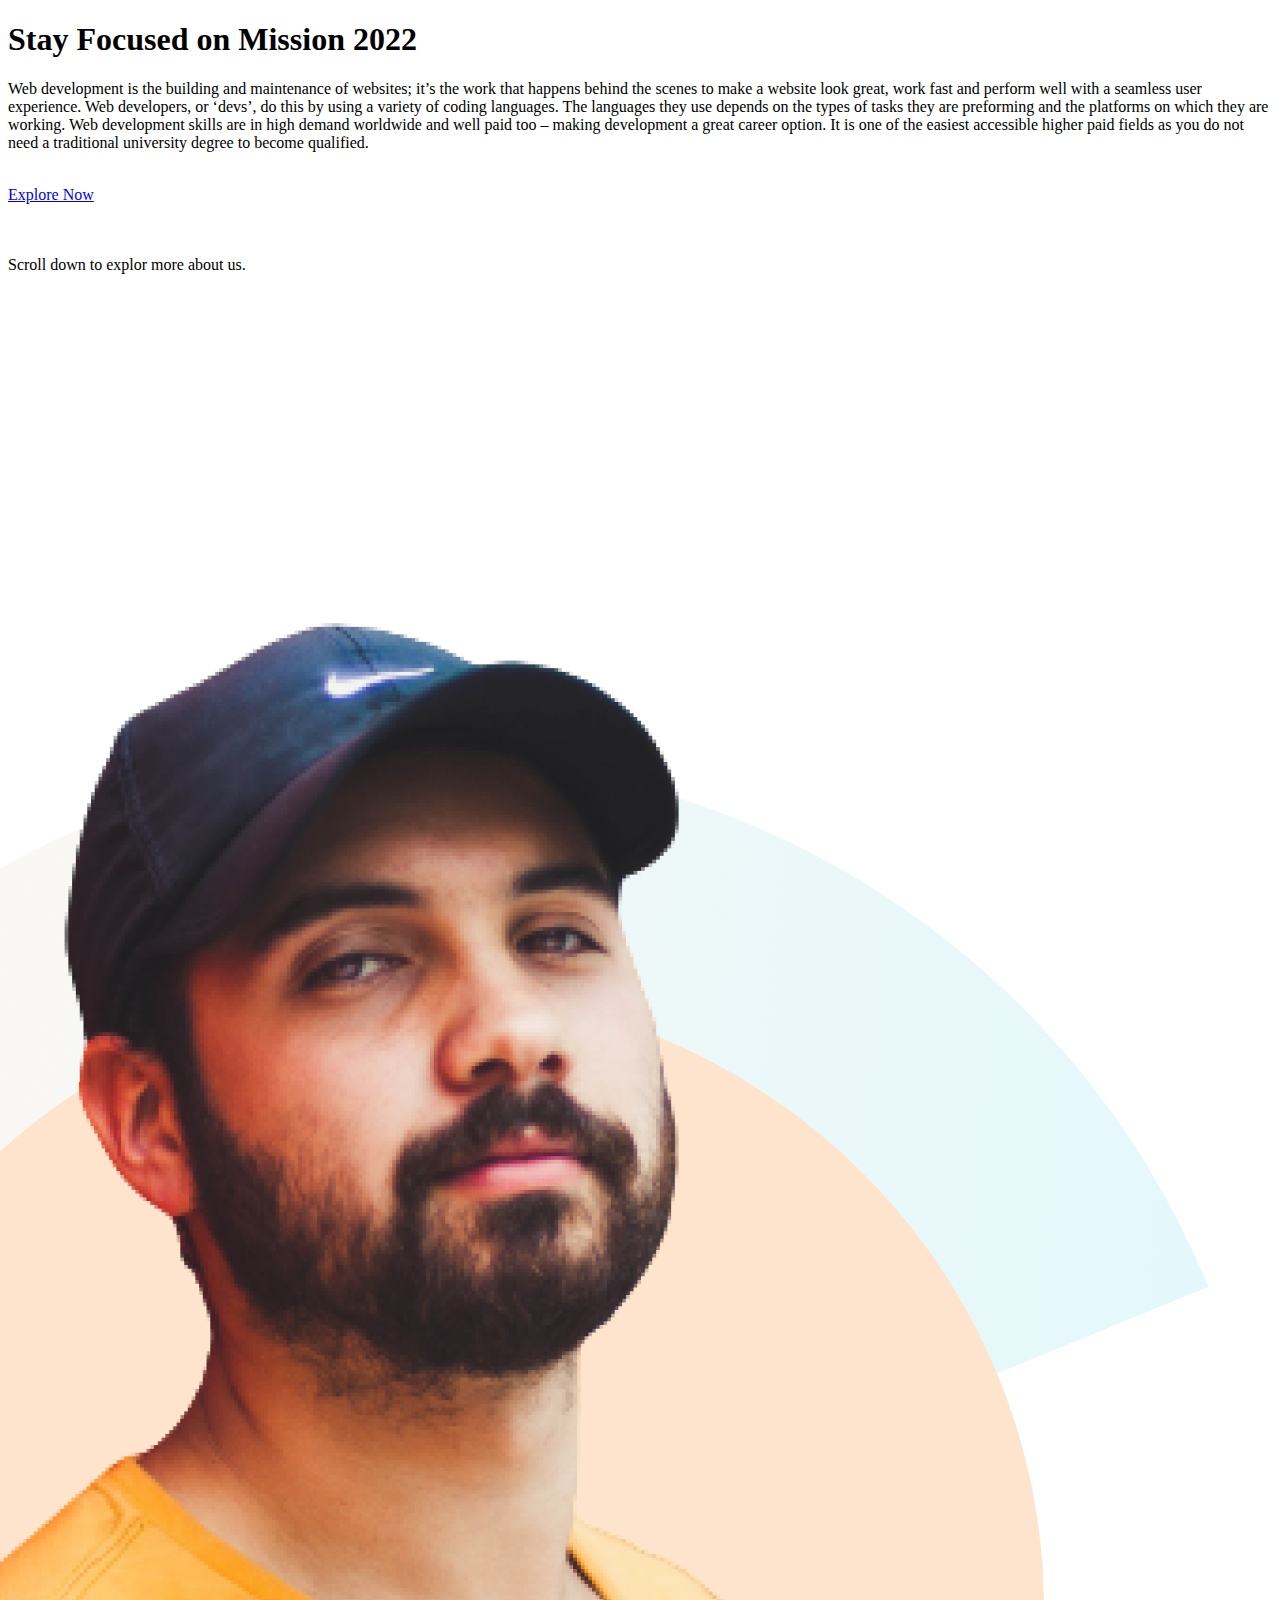
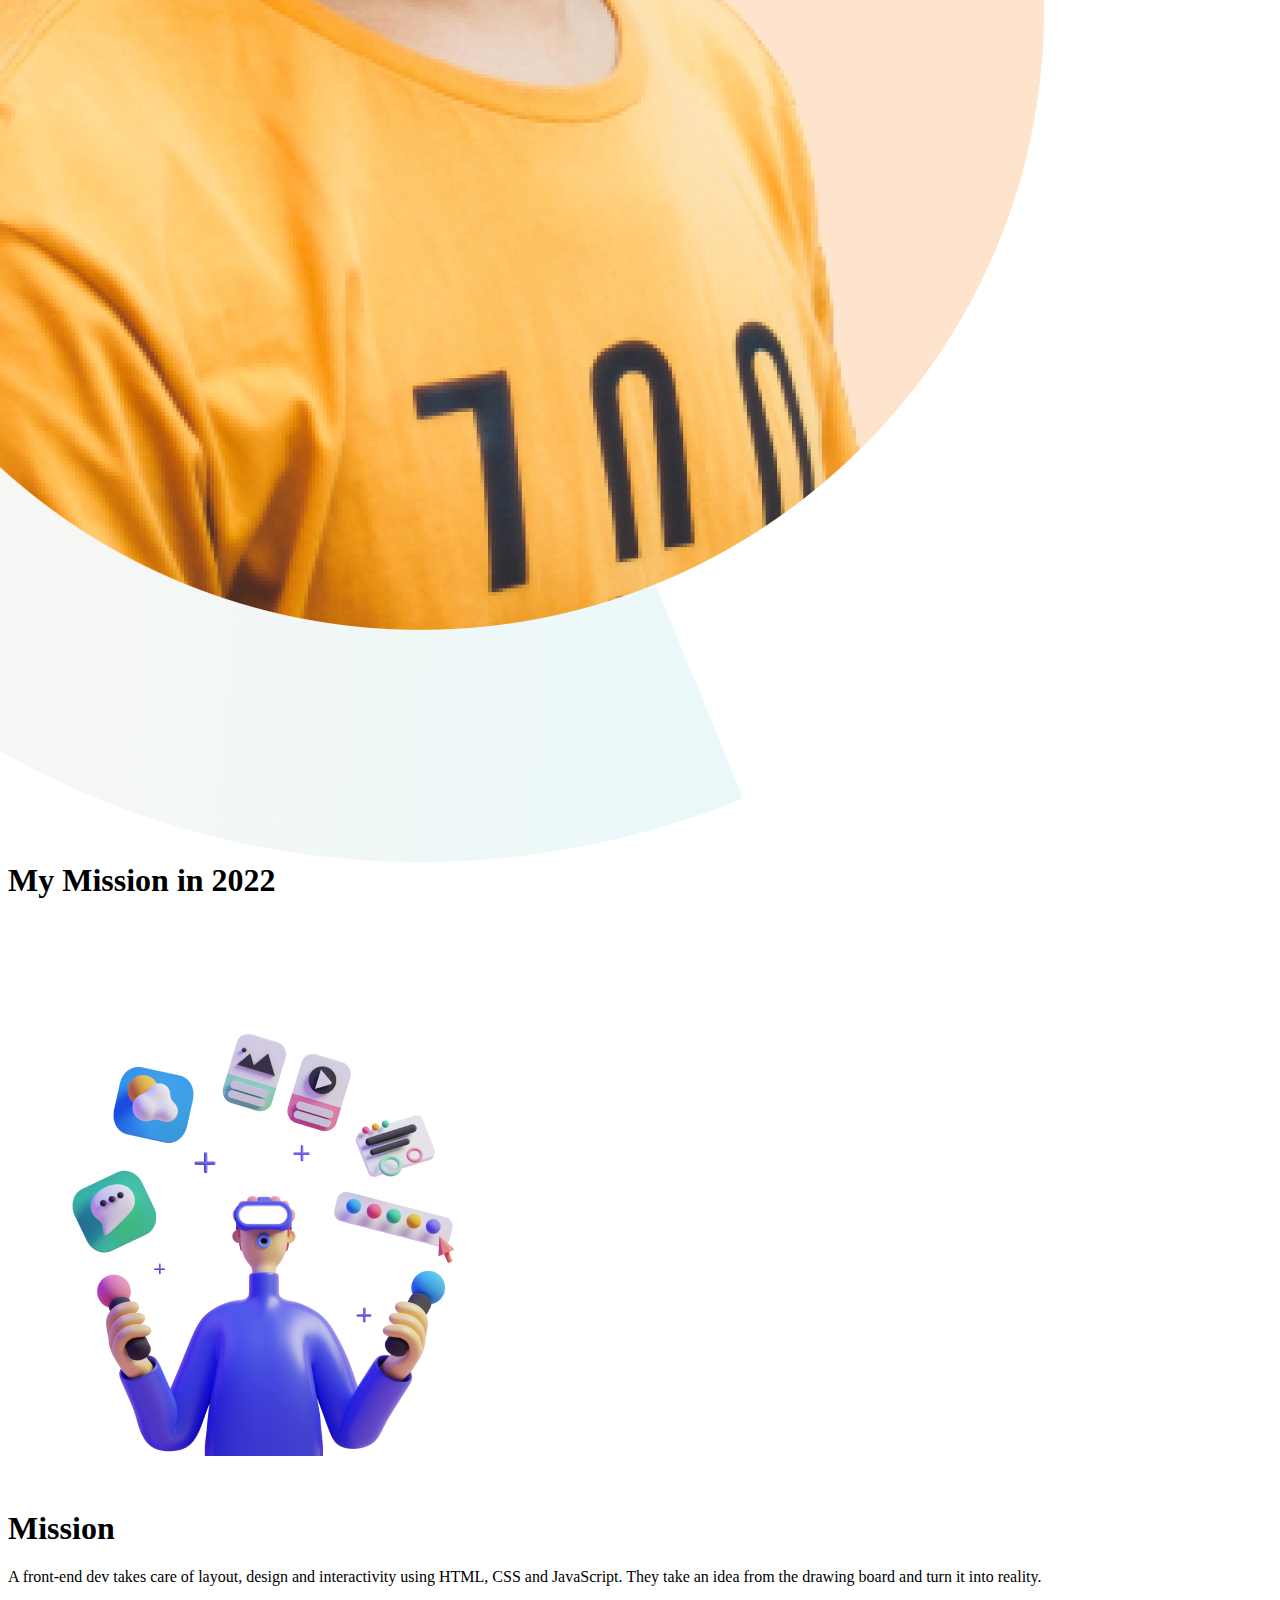
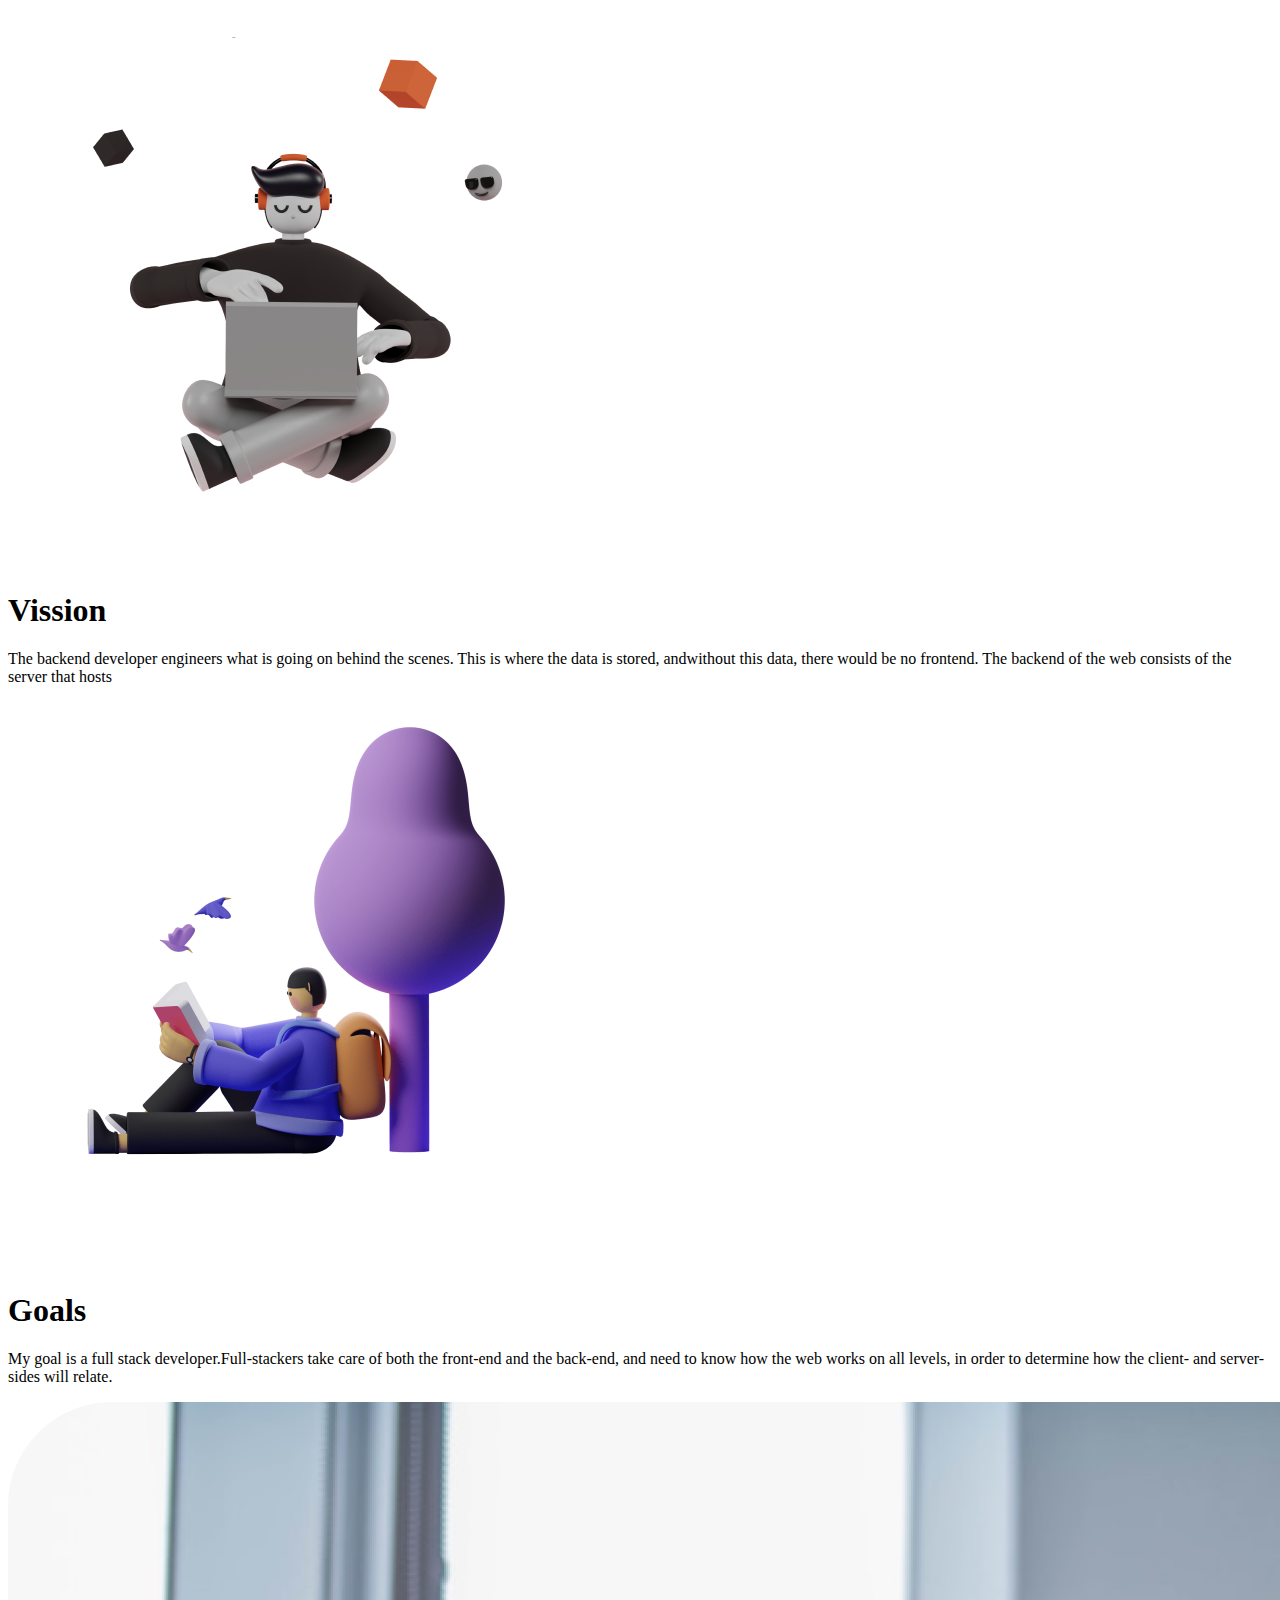
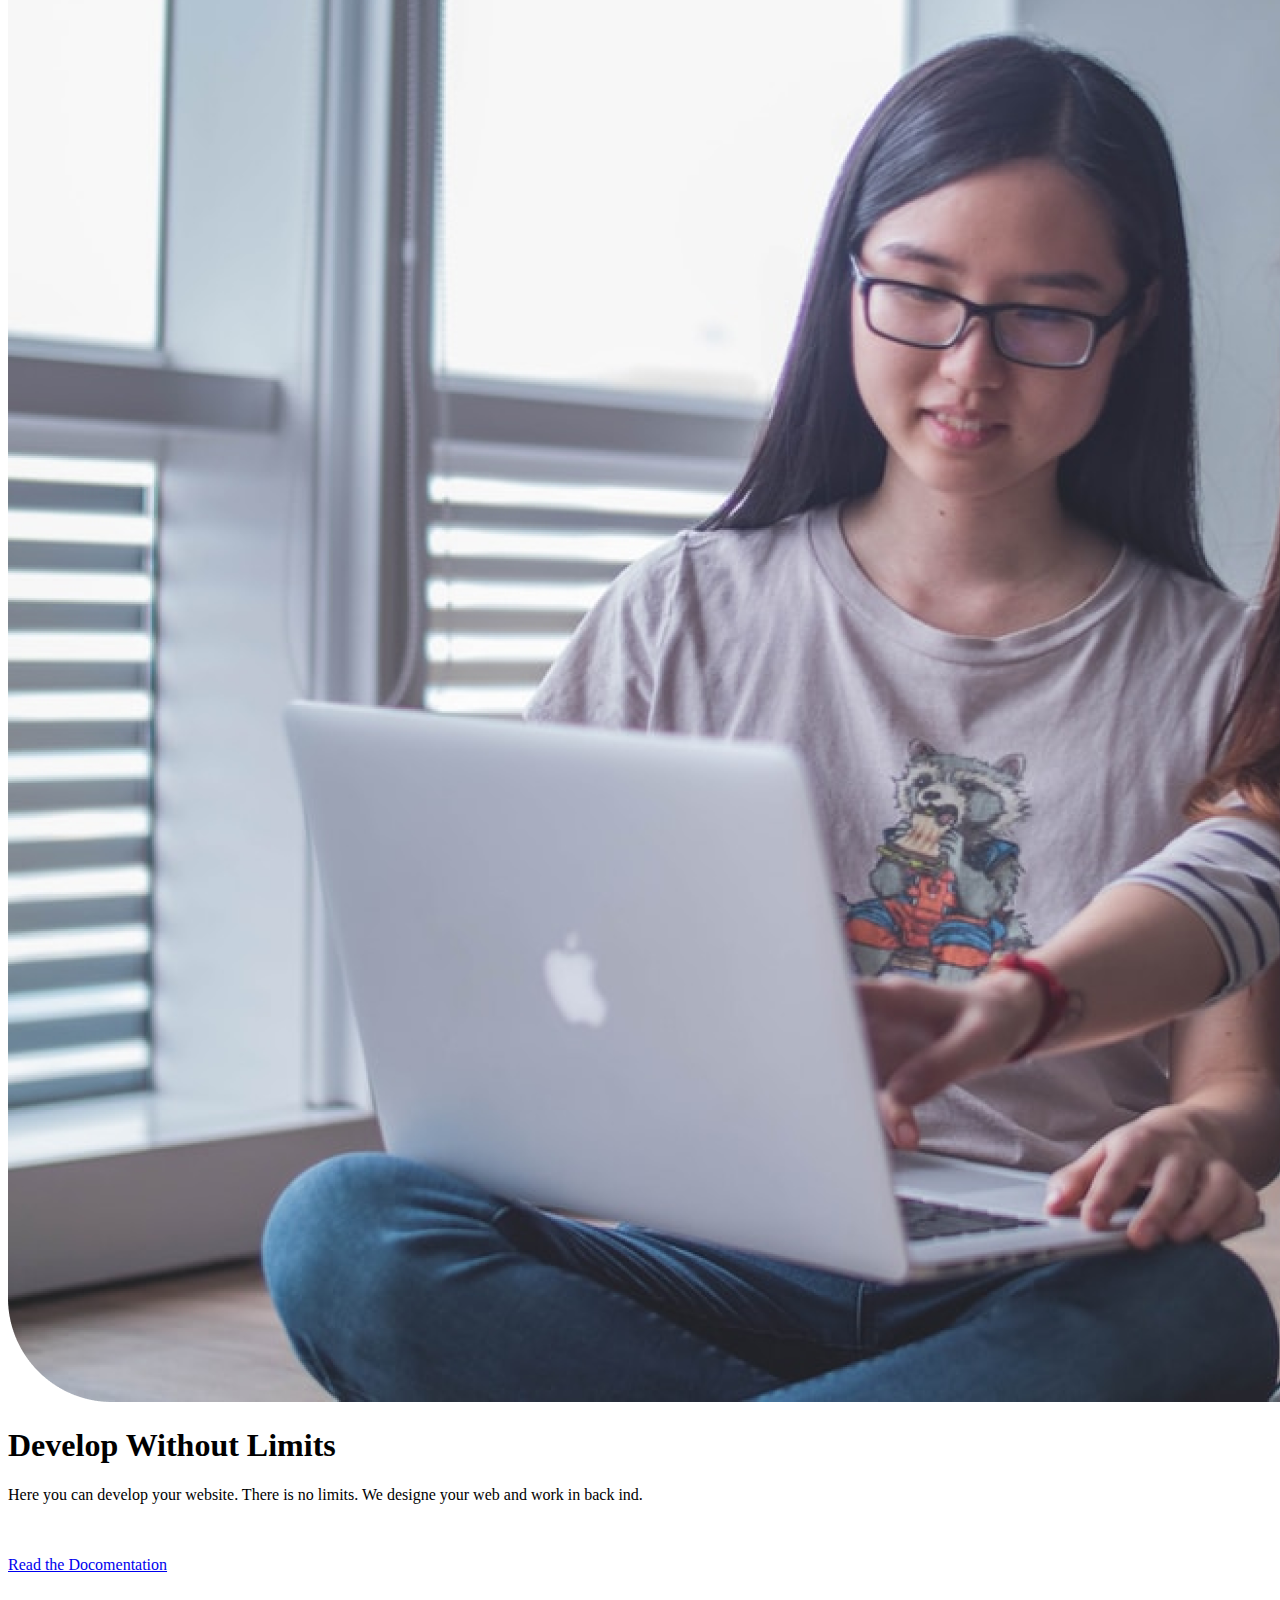
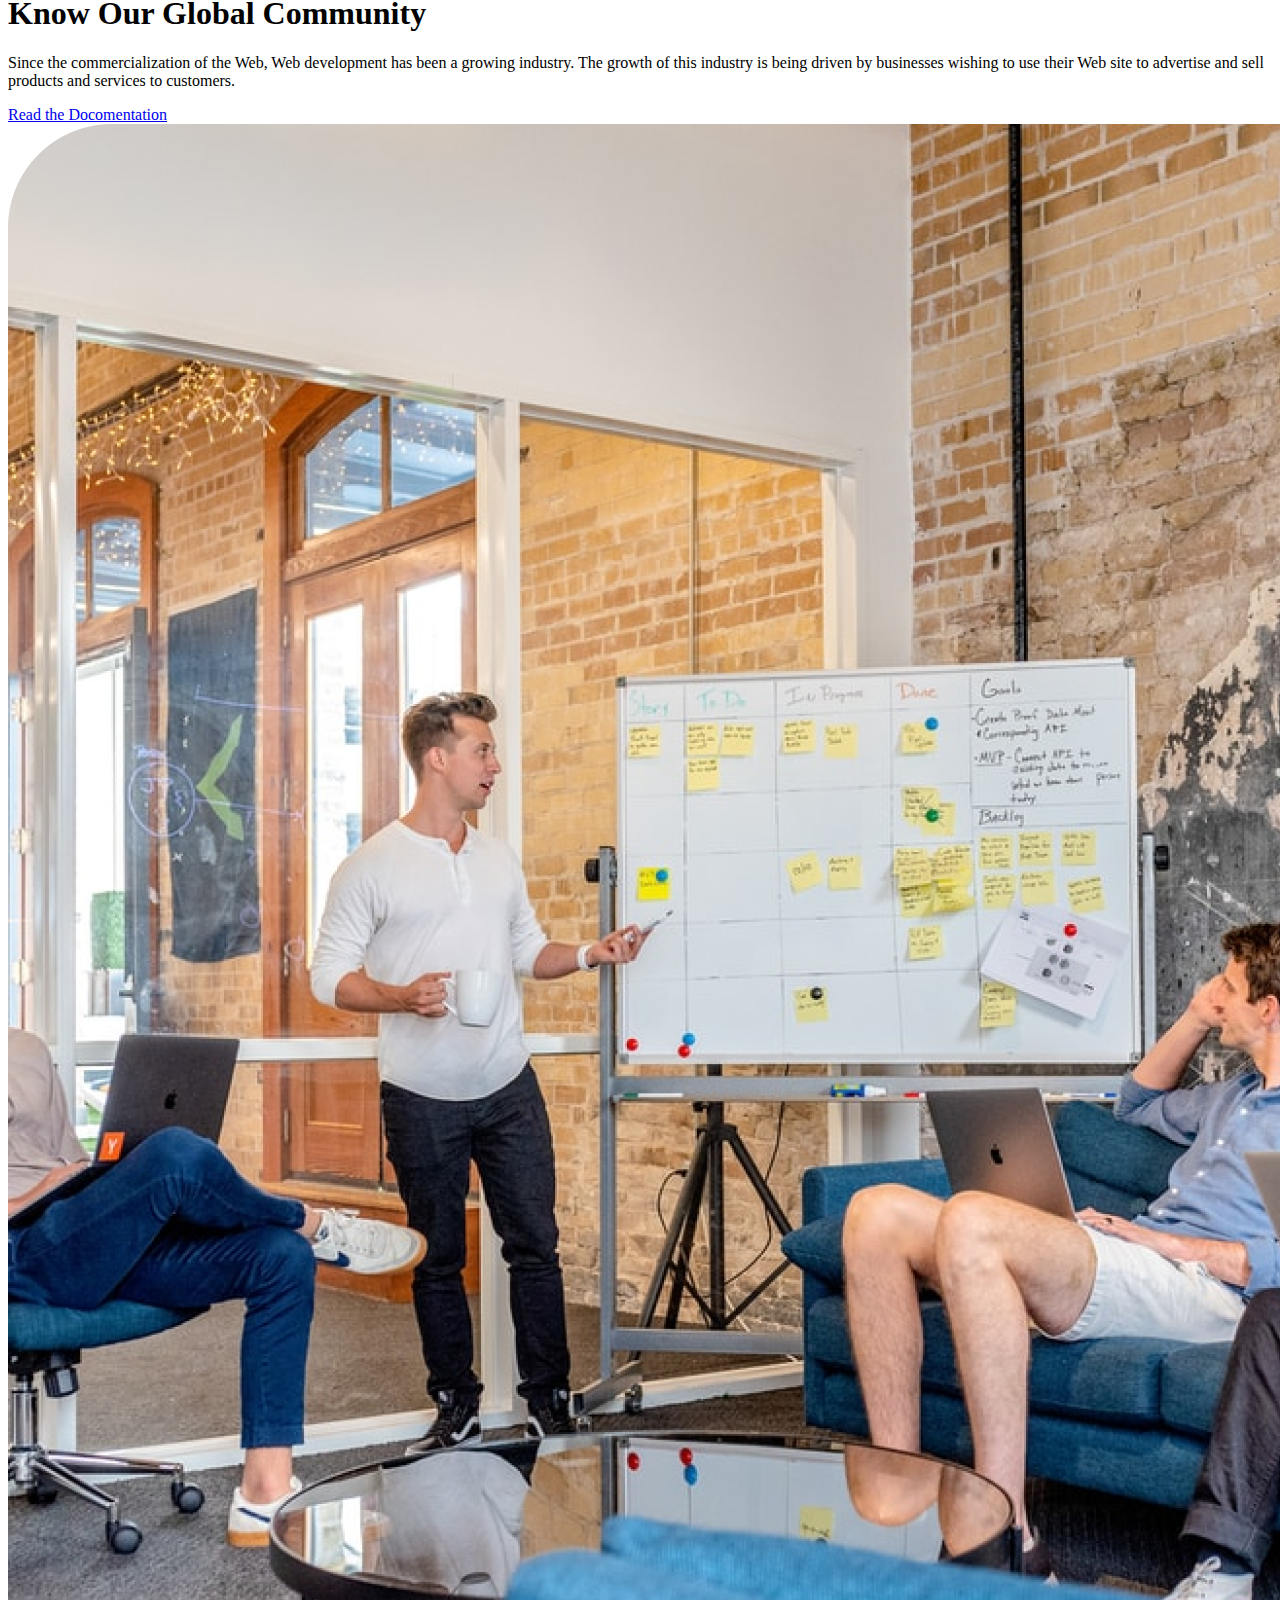
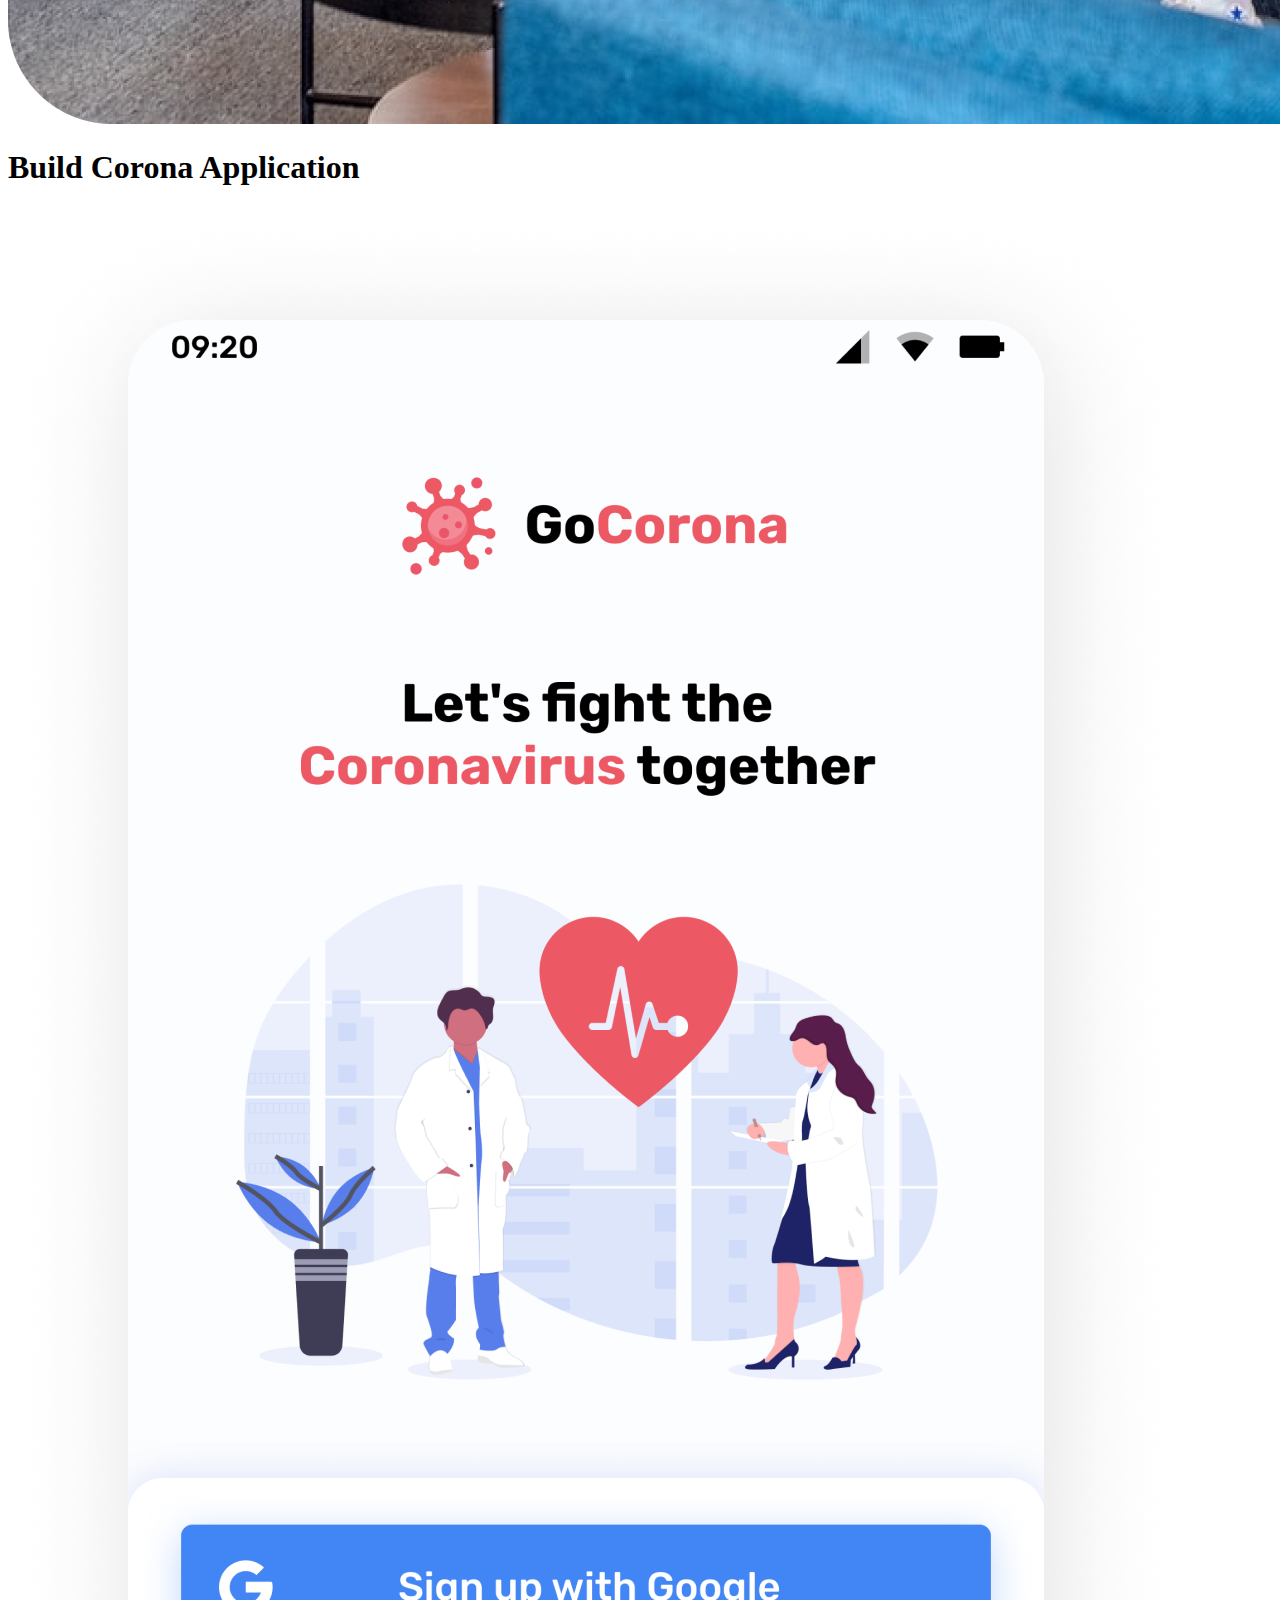
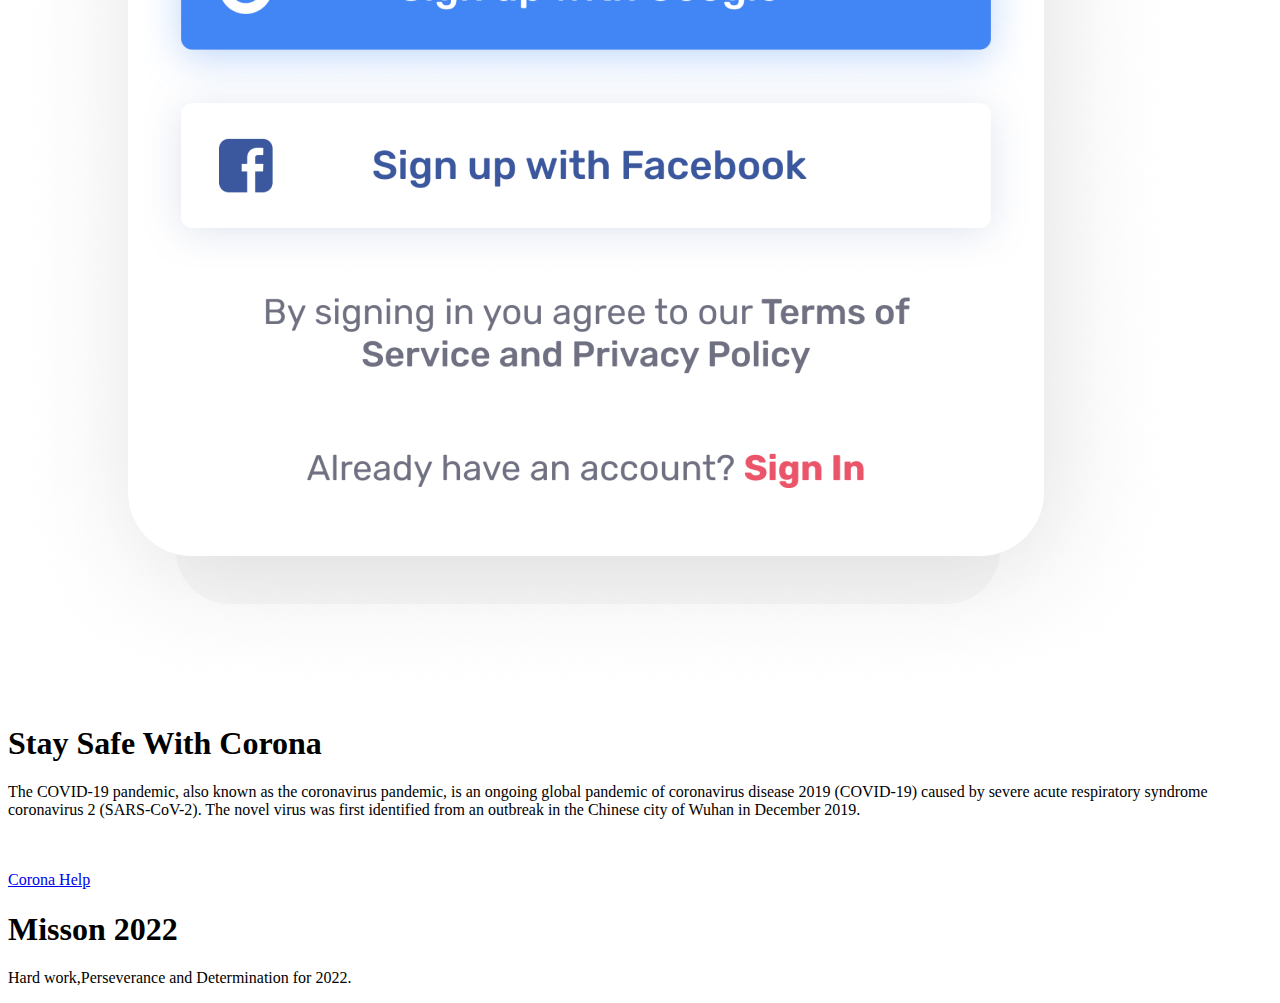
==== First-assignment.html @ 0589b38c "first" ====
<!DOCTYPE html>
<html lang="en">

<head>
    <meta charset="UTF-8">
    <meta http-equiv="X-UA-Compatible" content="IE=edge">
    <meta name="viewport" content="width=device-width, initial-scale=1.0">
    <title>First Assignment</title>
    <link rel="stylesheet" href="First-assignment-repo.css">
</head>

<body>
    <section class="top-part">

        <div class="half-width">
            <h1>Stay Focused on <span class="text-color">Mission 2022</span></h1>
            <p> Web development is the building and maintenance of websites; it’s the work that happens behind the
                scenes to
                make a website look great, work fast and perform well with a seamless user experience.

                Web developers, or ‘devs’, do this by using a variety of coding languages. The languages they use
                depends on the
                types of tasks they are preforming and the platforms on which they are working.

                Web development skills are in high demand worldwide and well paid too – making development a great
                career
                option. It is one of the easiest accessible higher paid fields as you do not need a traditional
                university
                degree to become qualified.</p> <br>
            <a class="link-button" href="https://web.facebook.com/shahriar.shawon69/" target="blank"> Explore Now</a>
            <br><br><br>


            <p> Scroll down to explor more about us.</p>
        </div>
        <div class="half-width">
            <img src="images/person/person-0.png" alt="" align="right">



        </div>


    </section>

    <h1 id="middel">
        My Mission in <span class="text-color">2022</span>

        <section class="half-width ">



    </h1>



    <div class="shadow">

        <div id="color1">

            <img src="images/illustrators/illustrator-1.png" alt="">
            <h1>Mission</h1>
            <p>
                A front-end dev takes care of layout, design and interactivity using HTML, CSS and JavaScript. They
                take
                an idea from the drawing board and turn it into reality.


            </p>



        </div>
        <div id="color2">
            <img src="images/illustrators/illustrator-2.png" alt="">
            <h1>Vission</h1>
            <p>The backend developer engineers what is going on behind the scenes. This is where the data is stored,
                andwithout this data, there would be no frontend. The backend of the web consists of the server that
                hosts

            </p>
        </div>
        <div id="color3">
            <img src="images/illustrators/illustrator-3.png" alt="">
            <h1> Goals</h1>
            <p> My goal is a full stack developer.Full-stackers take care of both the front-end and the back-end,
                and need to know how the web works on all levels, in order to determine how the client- and
                server-sides
                will relate.</p>




        </div>

    </div>




    </section>

    <section class="top-part">

        <div class="half-width  background">
            <img src="images/pictures/coding.png" alt="">


        </div>
        <div class="half-width">

            <h1>
                Develop Without Limits
            </h1>

            <p> Here you can develop your website. There is no limits. We designe your web and work in back ind.</p>
            <br> <br>
            <a class="link-button" href="https://fb.watch/amPreUqDFa/"> Read the Docomentation</a>
        </div>


    </section>



    <section class="top-part">
        <div class="half-width">
            <h1>
                Know Our Global Community
            </h1>
            <p>
                Since the commercialization of the Web, Web development has been a growing industry. The growth of this
                industry is being driven by businesses wishing to use their Web site to advertise and sell products and
                services to customers.
            </p>
            <a class="link-button" href="https://fb.watch/amPreUqDFa/"> Read the Docomentation</a>
        </div>
        <div class="half-width background2">
            <img src="images/pictures/project.png" alt="">
        </div>
    </section>
    <h1 id="middel"> Build <span class="text-color">Corona Application</span> </h1>
    <section class="top-part">
        <div class="half-width background3">
            <img src="images/pictures/app.png" alt="">

        </div>
        <div class="half-width">
            <h1>Stay Safe With Corona</h1>
            <p>
                The COVID-19 pandemic, also known as the coronavirus pandemic, is an ongoing global pandemic of
                coronavirus disease 2019 (COVID-19) caused by severe acute respiratory syndrome coronavirus 2
                (SARS-CoV-2). The novel virus was first identified from an outbreak in the Chinese city of Wuhan in
                December 2019.
            </p> <br><br>
            <a class="link-button"
                href="https://corona.gov.bd/?gclid=Cj0KCQiAw9qOBhC-ARIsAG-rdn4en4XZr5cOx19d_Q0D4R3UXV4SlqvOZ9JQq9AXzKAlRPfbPbu41zIaAui3EALw_wcB">
                Corona Help</a>
        </div>
    </section>
    <section class="footer">

        <h1 id="white">Misson <span class="text-color">2022</span></h1>
        <p id="bottom"> Hard work,Perseverance and Determination for 2022.</p>

    </section>







</body>

</html>
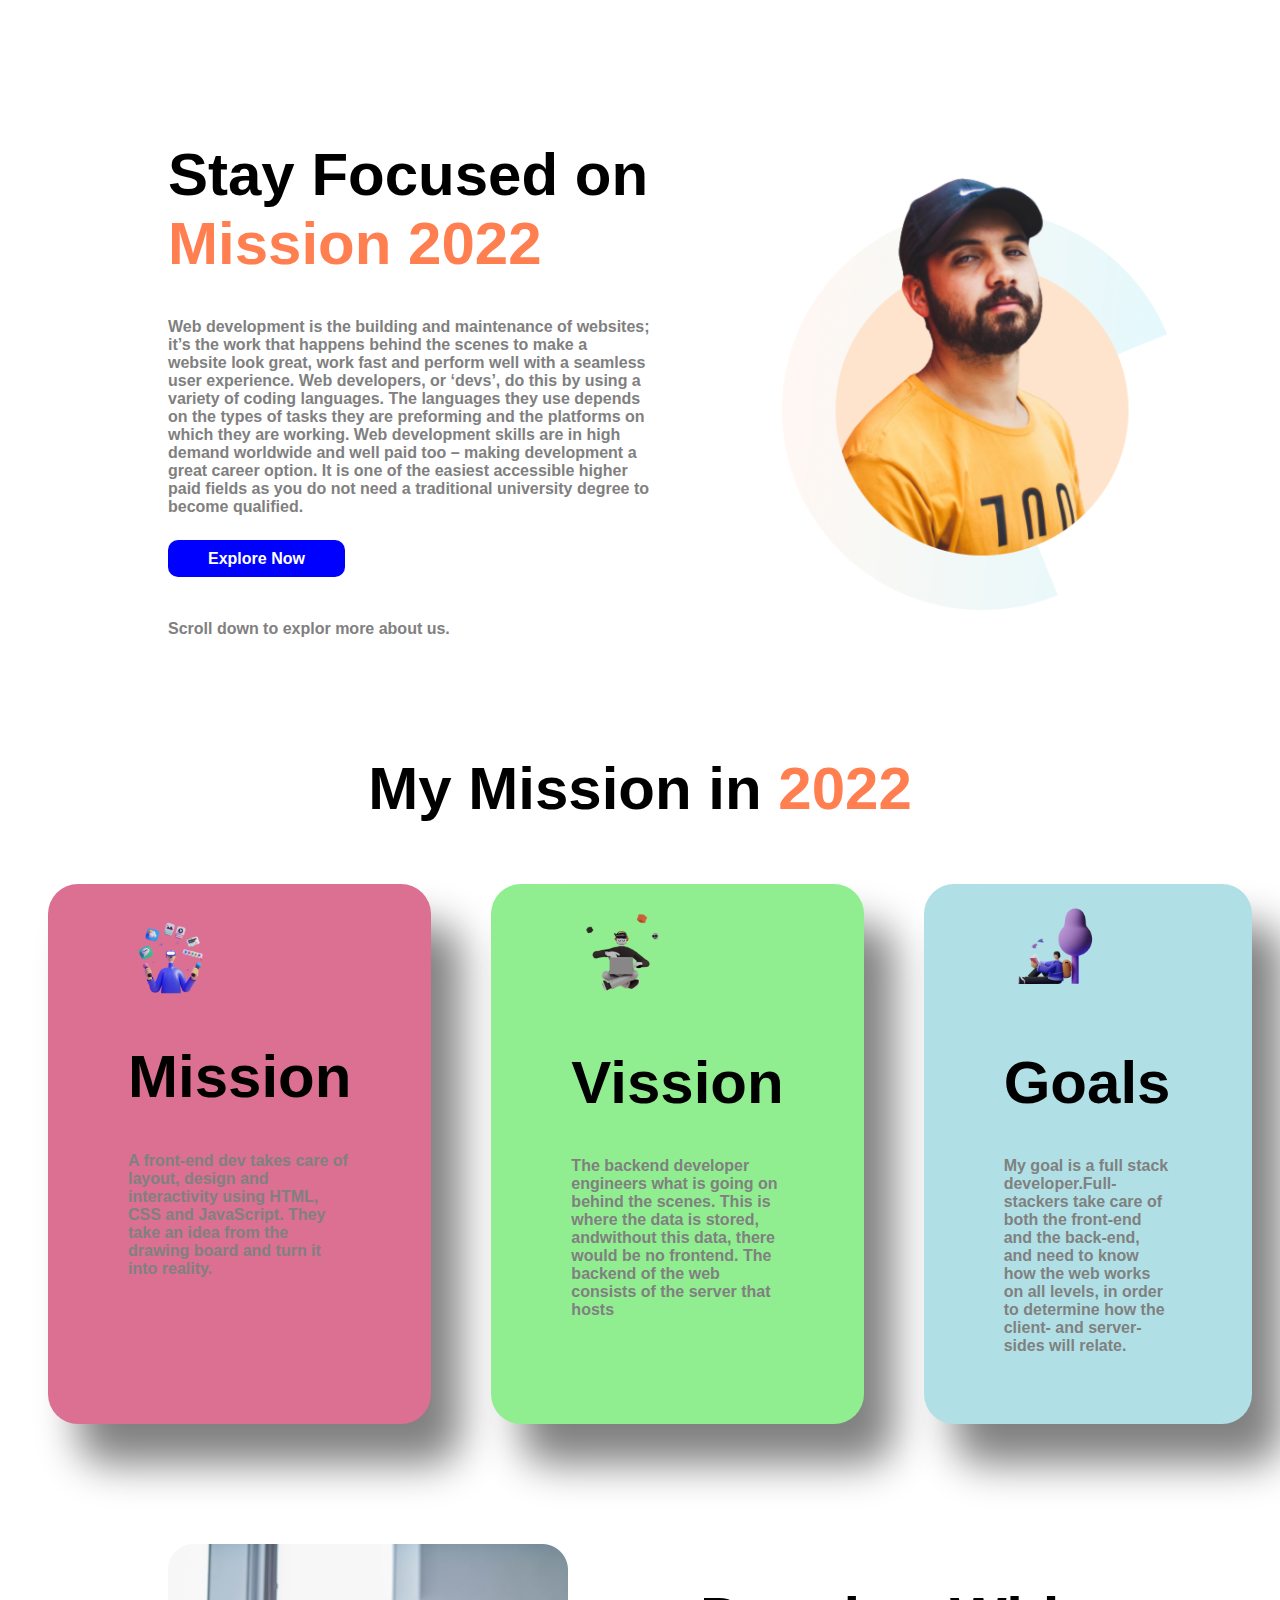
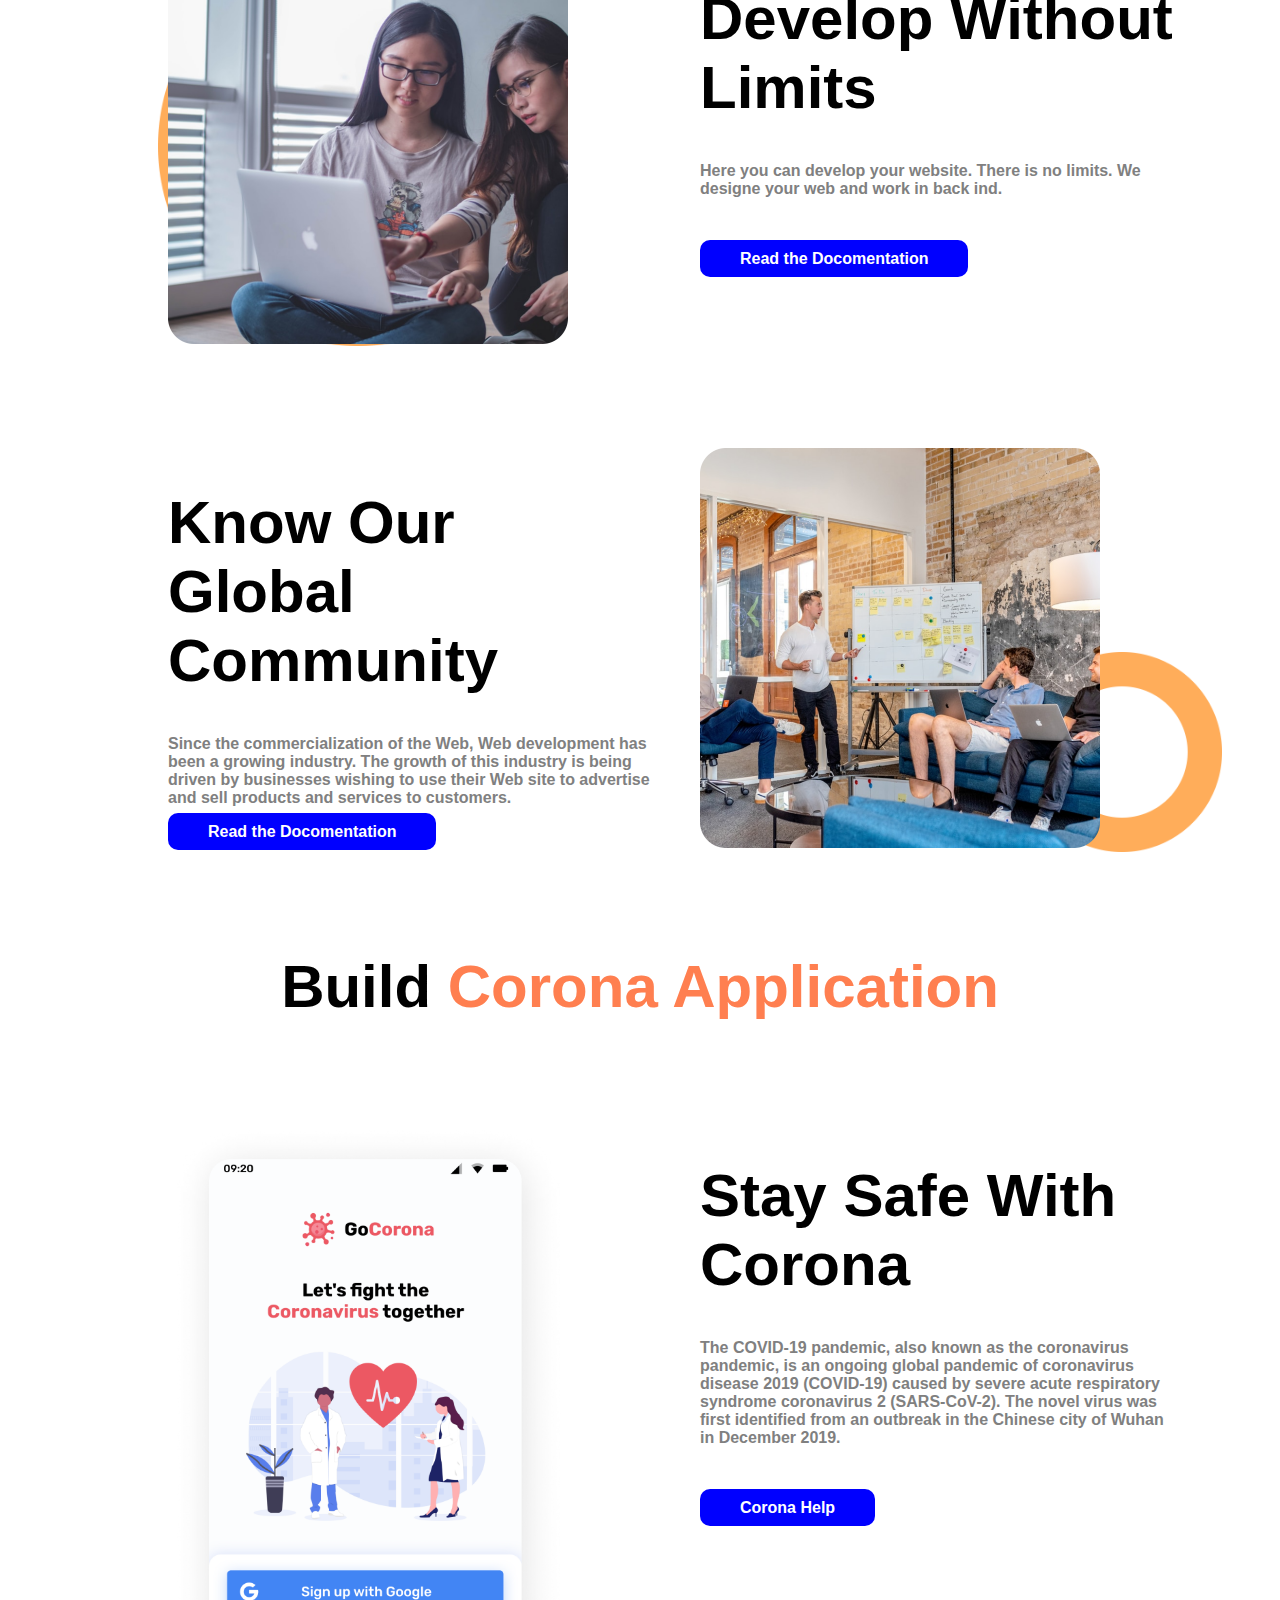
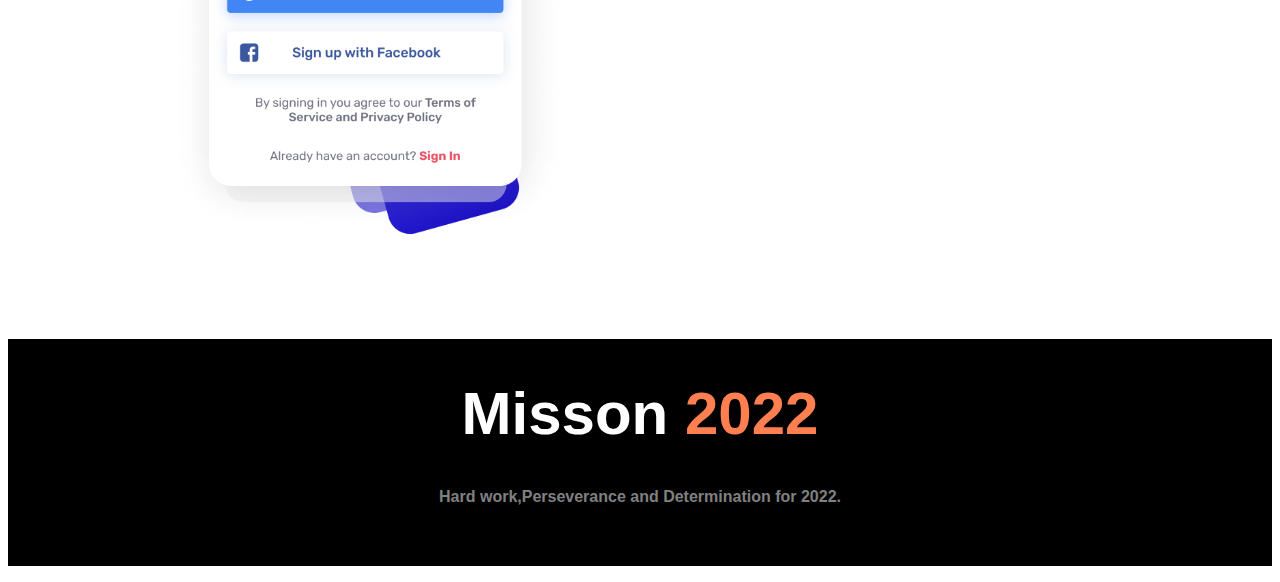
==== commit 3519c5dc: "style change" ====
--- a/First-assignment.html
+++ b/First-assignment.html
@@ -6,7 +6,7 @@
     <meta http-equiv="X-UA-Compatible" content="IE=edge">
     <meta name="viewport" content="width=device-width, initial-scale=1.0">
     <title>First Assignment</title>
-    <link rel="stylesheet" href="First-assignment-repo.css">
+    <link rel="stylesheet" href="First-assignment.css">
 </head>
 
 <body>
--- a/First-assignment.css
+++ b/First-assignment.css
@@ -0,0 +1,125 @@
+.text-color{
+    color: coral;
+}
+body{
+    font-family: 'Gill Sans', 'Gill Sans MT', Calibri, 'Trebuchet MS', sans-serif;
+
+}
+.link-button{
+   text-decoration: none; background-color: blue; color: white;font-weight: 900;
+   padding: 10px 40px;
+   border-radius: 10px;
+}
+h1{
+    font-size: 60px;
+}
+.half-width{
+    width: 50%; padding-left: 10px; padding-right: 40px;
+}
+.half-width img{
+    width: 400px;
+}
+.top-part{
+
+    display: flex;
+    
+    padding-left: 100px;
+    margin-bottom: 100px;
+    margin-top: 100px;
+    margin-right: 50px;
+    border-radius: 30px;
+    margin-left: 50px;}
+
+
+    p{
+        font-weight: 700; color: gray;
+
+    }
+
+.shadow{
+
+    display: flex;
+   
+}
+
+
+
+
+
+
+#color1{
+    background-color: palevioletred; width: 1000px;  box-shadow:30px 40px 40px grey; height: 500px;
+    padding-left: 80px; padding-right: 80px; padding-bottom: 20px; padding-top: 20px;  border-radius: 30px; margin-left: 40px; margin-right: 40px;
+
+    margin-top: 20px; margin-bottom: 20px; margin-right: 20px;
+}
+
+#color2{
+    background-color: lightgreen; width: 1000px;  box-shadow:30px 40px 40px grey; height: 500px;
+    padding-left: 80px; padding-right: 80px; padding-bottom: 20px; padding-top: 20px;  border-radius: 30px; margin-left: 40px; margin-right: 40px;
+
+    margin-top: 20px; margin-bottom: 20px; margin-right: 20px;
+}
+
+#color3{
+    background-color: powderblue; width: 1000px;  box-shadow:30px 40px 40px grey; height: 500px;
+    padding-left: 80px; padding-right: 80px; padding-bottom: 20px; padding-top: 20px;  border-radius: 30px; margin-left: 40px; margin-right: 40px;
+
+    margin-top: 20px; margin-bottom: 20px; margin-right: 20px;
+}
+
+#color1 img{
+    width: 100px;
+}
+#color2 img{
+    width: 100px;}
+    #color3 img{
+        width: 100px;}
+        #middel{
+            text-align: center;
+        }
+        .background{
+            background-image: url(images/shapes/shape-1.png );
+            background-repeat: no-repeat; background-position:left center; background-size: 400px;
+        }
+       .text-edit{
+           width: 20px;
+       }
+       .background2{
+           background-image: url(images/shapes/shape-1.png );background-repeat: no-repeat; background-position:right bottom; background-size: 200px;
+       }
+
+
+.background3{
+    background-image: url(images/shapes/shape-7.png);background-repeat: no-repeat; background-position:center bottom; background-size: 200px;
+}
+
+.footer{
+    background-color: black; text-align: center;
+}
+#white{
+    color:white;padding-top: 40px;
+}
+#bottom{
+    padding-bottom: 60px;
+}
+
+
+
+
+
+
+
+
+
+
+
+
+
+
+
+
+
+
+
+
